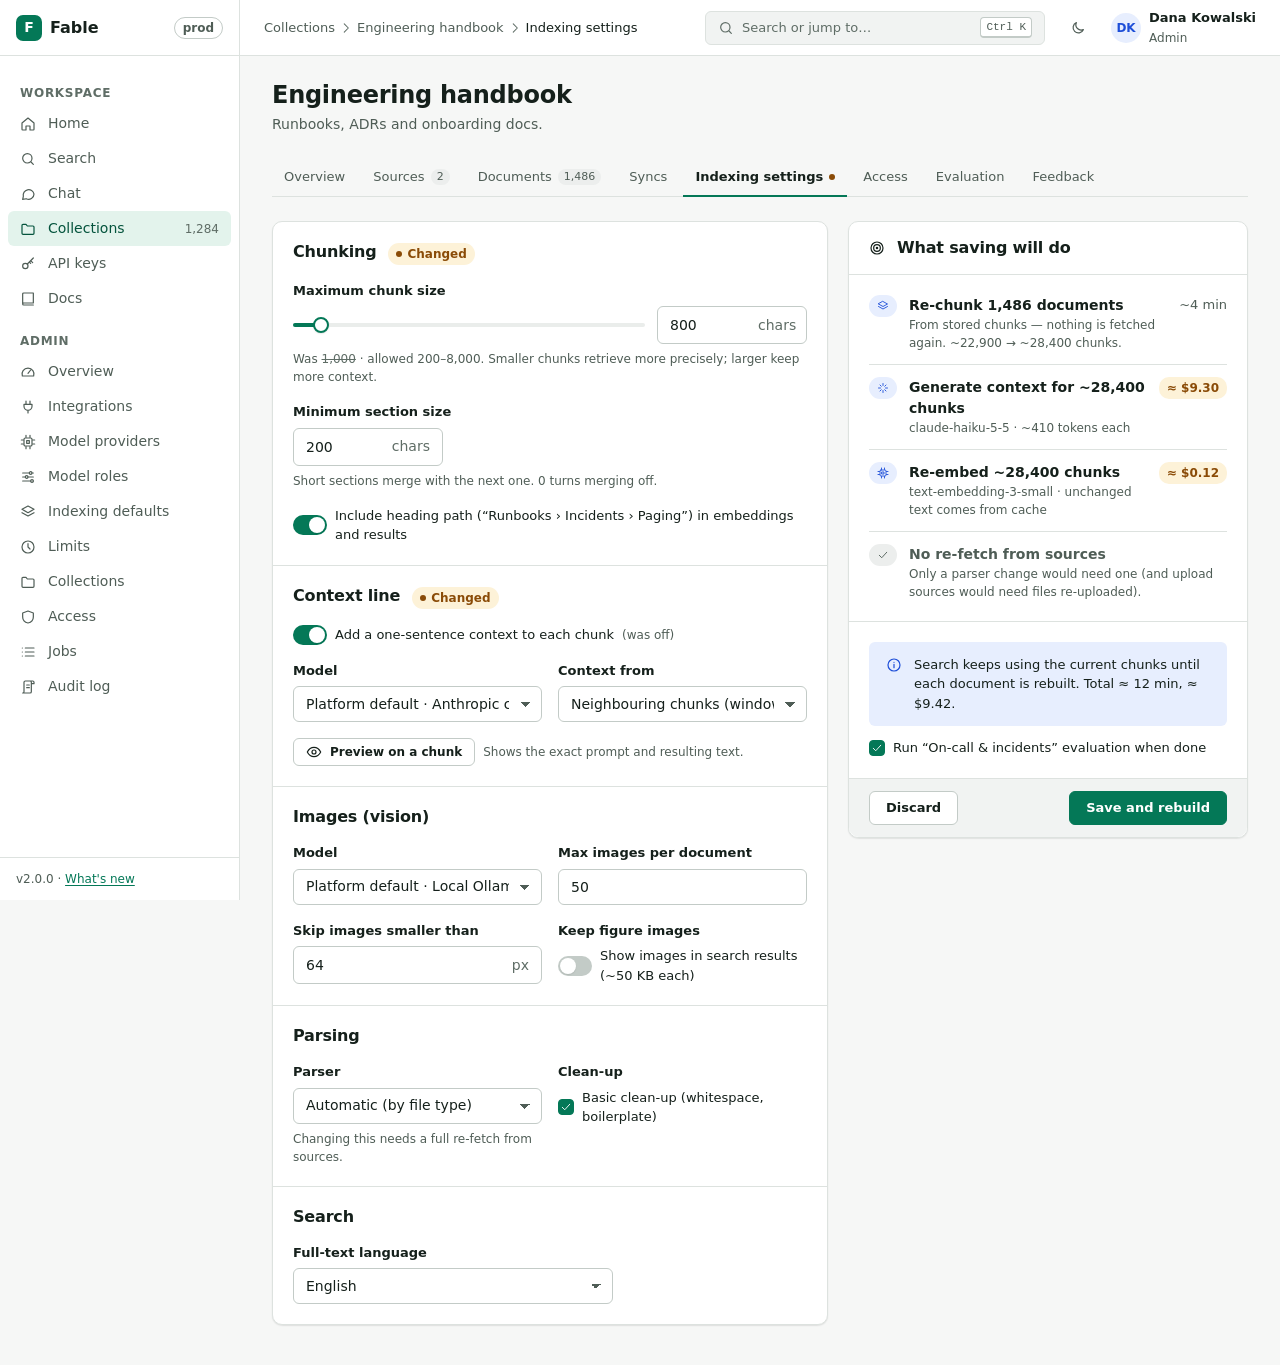
==== docs/design/indexing-settings.html @ f7c1aabf "FAB-180: Add wireframes and hi-fi designs for key portal flows Design reference under docs/design/ f" ====
<!doctype html>
<html lang="en">
<head>
<meta charset="utf-8">
<meta name="viewport" content="width=device-width, initial-scale=1">
<title>Indexing settings · Engineering handbook · Fable (mockup)</title>
<link rel="stylesheet" href="assets/fable.css">
<script src="assets/shell.js"></script>
<style>
  .settings-layout { display: grid; grid-template-columns: minmax(0, 1fr) 400px; gap: var(--sp-5); align-items: start; }
  .was { font-size: var(--fs-xs); color: var(--text-muted); }
  .was s { color: var(--text-faint); }
</style>
</head>
<body data-nav="collections" data-crumbs="Collections|Engineering handbook|Indexing settings">
<main class="page">
  <div class="page-head">
    <div><h1>Engineering handbook</h1><p class="lede">Runbooks, ADRs and onboarding docs.</p></div>
  </div>
  <nav class="tabs" role="tablist" aria-label="Collection sections">
    <a href="collection-detail.html" role="tab" aria-selected="false">Overview</a>
    <a href="#" role="tab" aria-selected="false">Sources <span class="count">2</span></a>
    <a href="#" role="tab" aria-selected="false">Documents <span class="count">1,486</span></a>
    <a href="#" role="tab" aria-selected="false">Syncs</a>
    <a href="#" role="tab" aria-selected="true">Indexing settings <span class="changed-dot" aria-label="unsaved changes"></span></a>
    <a href="#" role="tab" aria-selected="false">Access</a>
    <a href="evaluation.html" role="tab" aria-selected="false">Evaluation</a>
    <a href="#" role="tab" aria-selected="false">Feedback</a>
  </nav>

  <div class="settings-layout">
    <form class="card" aria-label="Indexing settings">
      <section class="form-section" aria-labelledby="h-chunk">
        <div class="form-section-head"><h2 id="h-chunk" style="font-size:16px">Chunking</h2><span class="pill pill-warn"><span class="changed-dot"></span>Changed</span></div>
        <div class="stack-4">
          <div class="field">
            <label class="label" for="max">Maximum chunk size</label>
            <div class="slider"><div class="rail"><div class="fill" style="width:8%"></div><div class="thumb" style="left:8%"></div></div><div class="input-group" style="width:150px"><input class="input num" id="max" value="800"><span class="addon">chars</span></div></div>
            <span class="was">Was <s>1,000</s> · allowed 200–8,000. Smaller chunks retrieve more precisely; larger keep more context.</span>
          </div>
          <div class="field">
            <label class="label" for="min">Minimum section size</label>
            <div class="input-group" style="width:150px"><input class="input num" id="min" value="200"><span class="addon">chars</span></div>
            <span class="help">Short sections merge with the next one. 0 turns merging off.</span>
          </div>
          <div class="switch" role="switch" aria-checked="true" tabindex="0"><span class="track"></span>Include heading path (“Runbooks › Incidents › Paging”) in embeddings and results</div>
        </div>
      </section>

      <section class="form-section" aria-labelledby="h-ctx">
        <div class="form-section-head"><h2 id="h-ctx" style="font-size:16px">Context line</h2><span class="pill pill-warn"><span class="changed-dot"></span>Changed</span></div>
        <div class="stack-4">
          <div class="switch" role="switch" aria-checked="true" tabindex="0"><span class="track"></span>Add a one-sentence context to each chunk <span class="was">(was off)</span></div>
          <div class="grid-2">
            <div class="field"><label class="label" for="c-model">Model</label><select class="select" id="c-model"><option>Platform default · Anthropic claude-haiku-5-5</option></select></div>
            <div class="field"><label class="label" for="c-scope">Context from</label><select class="select" id="c-scope"><option>Neighbouring chunks (window 2)</option><option>Whole document</option></select></div>
          </div>
          <div class="row"><a class="btn btn-sm" href="admin-model-roles.html"><i data-icon="eye"></i>Preview on a chunk</a><span class="help">Shows the exact prompt and resulting text.</span></div>
        </div>
      </section>

      <section class="form-section" aria-labelledby="h-vis">
        <div class="form-section-head"><h2 id="h-vis" style="font-size:16px">Images (vision)</h2></div>
        <div class="stack-4">
          <div class="grid-2">
            <div class="field"><label class="label" for="v-model">Model</label><select class="select" id="v-model"><option>Platform default · Local Ollama llava:13b</option><option>Off</option></select></div>
            <div class="field"><label class="label" for="v-max">Max images per document</label><input class="input num" id="v-max" value="50"></div>
          </div>
          <div class="grid-2">
            <div class="field"><label class="label" for="v-min">Skip images smaller than</label><div class="input-group"><input class="input num" id="v-min" value="64"><span class="addon">px</span></div></div>
            <div class="field"><span class="label">Keep figure images</span><div class="switch" role="switch" aria-checked="false" tabindex="0"><span class="track"></span>Show images in search results (~50 KB each)</div></div>
          </div>
        </div>
      </section>

      <section class="form-section" aria-labelledby="h-parse">
        <div class="form-section-head"><h2 id="h-parse" style="font-size:16px">Parsing</h2></div>
        <div class="grid-2">
          <div class="field"><label class="label" for="p-parser">Parser</label><select class="select" id="p-parser"><option>Automatic (by file type)</option></select><span class="help">Changing this needs a full re-fetch from sources.</span></div>
          <div class="field"><span class="label">Clean-up</span><div class="check"><span class="box on"><i data-icon="check"></i></span>Basic clean-up (whitespace, boilerplate)</div></div>
        </div>
      </section>

      <section class="form-section" aria-labelledby="h-search">
        <div class="form-section-head"><h2 id="h-search" style="font-size:16px">Search</h2></div>
        <div class="field" style="max-width:320px"><label class="label" for="fts">Full-text language</label><select class="select" id="fts"><option>English</option></select></div>
      </section>
    </form>

    <aside class="card impact" aria-labelledby="impact-title" aria-live="polite">
      <div class="card-head"><i data-icon="target"></i><h2 id="impact-title" style="font-size:16px">What saving will do</h2></div>
      <div class="card-body" style="padding-top:var(--sp-2);padding-bottom:var(--sp-2)">
        <div class="impact-row">
          <span class="pill pill-info" style="padding:0;width:28px;justify-content:center"><i data-icon="layers"></i></span>
          <div><strong>Re-chunk 1,486 documents</strong><div class="xs muted">From stored chunks — nothing is fetched again. ~22,900 → ~28,400 chunks.</div></div>
          <span class="small muted num">~4 min</span>
        </div>
        <div class="impact-row">
          <span class="pill pill-info" style="padding:0;width:28px;justify-content:center"><i data-icon="sparkle"></i></span>
          <div><strong>Generate context for ~28,400 chunks</strong><div class="xs muted">claude-haiku-5-5 · ~410 tokens each</div></div>
          <span class="cost-badge pill-warn">≈ $9.30</span>
        </div>
        <div class="impact-row">
          <span class="pill pill-info" style="padding:0;width:28px;justify-content:center"><i data-icon="cpu"></i></span>
          <div><strong>Re-embed ~28,400 chunks</strong><div class="xs muted">text-embedding-3-small · unchanged text comes from cache</div></div>
          <span class="cost-badge pill-warn">≈ $0.12</span>
        </div>
        <div class="impact-row">
          <span class="pill" style="padding:0;width:28px;justify-content:center"><i data-icon="check"></i></span>
          <div class="muted"><strong>No re-fetch from sources</strong><div class="xs">Only a parser change would need one (and upload sources would need files re-uploaded).</div></div>
          <span></span>
        </div>
      </div>
      <div class="card-body" style="border-top:1px solid var(--border)">
        <div class="stack-3">
          <div class="callout callout-info"><i data-icon="info"></i><div>Search keeps using the current chunks until each document is rebuilt. Total ≈ 12 min, ≈ $9.42.</div></div>
          <div class="check"><span class="box on"><i data-icon="check"></i></span>Run “On-call &amp; incidents” evaluation when done</div>
        </div>
      </div>
      <div class="card-foot">
        <button class="btn" type="button">Discard</button>
        <div class="spacer"></div>
        <button class="btn btn-primary" type="button">Save and rebuild</button>
      </div>
    </aside>
  </div>
</main>
</body>
</html>
---- docs/design/assets/fable.css ----
/*
 * Fable portal — design tokens + component styles used by the static mockups
 * in docs/design/. This file is the reference the Svelte implementation (ui/)
 * ports into its own token/stylesheet layer; values here are the source of truth
 * until that exists. See docs/design/design-system.md.
 *
 * Theme: light by default (UX-1). Dark is applied with [data-theme="dark"] on
 * <html>; assets/shell.js picks it from ?theme=, localStorage or
 * prefers-color-scheme.
 */

/* ------------------------------------------------------------------ tokens */
:root {
  color-scheme: light;

  /* surfaces */
  --bg: #f6f7f6;
  --surface: #ffffff;
  --surface-2: #f1f3f2;
  --surface-sunken: #eaedeb;
  --overlay: rgba(16, 24, 20, 0.42);

  /* lines */
  --border: #dde2df;
  --border-strong: #c3cbc7;

  /* text */
  --text: #15201b;
  --text-muted: #4f5d56;
  --text-faint: #5f6d66;
  --text-on-accent: #ffffff;

  /* brand / interactive */
  --accent: #047857;
  --accent-hover: #065f46;
  --accent-soft: #e3f3ec;
  --accent-soft-text: #05543d;
  --focus: #2563eb;

  /* status (always paired with an icon + label, never colour alone) */
  --ok: #047857;
  --ok-soft: #e3f3ec;
  --info: #1d4ed8;
  --info-soft: #e7eefe;
  --warn: #8a4b07;
  --warn-soft: #fdf2d8;
  --warn-border: #ecc56a;
  --danger: #b42318;
  --danger-soft: #fdecea;
  --neutral-soft: #eceeed;

  /* chart (single-series + grid) */
  --chart-1: #047857;
  --chart-grid: #e3e7e5;

  /* type */
  --font: "Inter", "Segoe UI", system-ui, -apple-system, sans-serif;
  --mono: "JetBrains Mono", "SFMono-Regular", ui-monospace, Menlo, monospace;
  --fs-xs: 12px;
  --fs-sm: 13px;
  --fs-md: 14px;
  --fs-lg: 16px;
  --fs-xl: 20px;
  --fs-2xl: 24px;
  --fs-3xl: 30px;
  --lh: 1.5;

  /* spacing (4-pt grid) */
  --sp-1: 4px;
  --sp-2: 8px;
  --sp-3: 12px;
  --sp-4: 16px;
  --sp-5: 20px;
  --sp-6: 24px;
  --sp-8: 32px;
  --sp-10: 40px;

  /* shape + elevation */
  --r-sm: 4px;
  --r-md: 6px;
  --r-lg: 10px;
  --r-xl: 14px;
  --shadow-1: 0 1px 2px rgba(16, 24, 20, 0.06), 0 1px 1px rgba(16, 24, 20, 0.04);
  --shadow-2: 0 4px 12px rgba(16, 24, 20, 0.08), 0 1px 3px rgba(16, 24, 20, 0.06);
  --shadow-3: 0 16px 40px rgba(16, 24, 20, 0.16), 0 2px 6px rgba(16, 24, 20, 0.08);

  /* layout */
  --sidebar-w: 240px;
  --topbar-h: 56px;
}

[data-theme="dark"] {
  color-scheme: dark;

  --bg: #0d1311;
  --surface: #141b18;
  --surface-2: #1a231f;
  --surface-sunken: #0a0f0d;
  --overlay: rgba(0, 0, 0, 0.6);

  --border: #26322d;
  --border-strong: #3a4842;

  --text: #e4ece8;
  --text-muted: #a9b8b1;
  --text-faint: #8e9d96;
  --text-on-accent: #04261b;

  --accent: #34d399;
  --accent-hover: #6ee7b7;
  --accent-soft: #12332a;
  --accent-soft-text: #8ff0c8;
  --focus: #7cb4ff;

  --ok: #34d399;
  --ok-soft: #12332a;
  --info: #8ab8ff;
  --info-soft: #172a45;
  --warn: #f5c063;
  --warn-soft: #3a2a0c;
  --warn-border: #6d521c;
  --danger: #ff8f86;
  --danger-soft: #3d1715;
  --neutral-soft: #222c28;

  --chart-1: #34d399;
  --chart-grid: #26322d;

  --shadow-1: 0 1px 2px rgba(0, 0, 0, 0.4);
  --shadow-2: 0 4px 12px rgba(0, 0, 0, 0.45);
  --shadow-3: 0 16px 40px rgba(0, 0, 0, 0.6);
}

/* -------------------------------------------------------------------- base */
* { box-sizing: border-box; }
[hidden] { display: none !important; }
html, body { margin: 0; }
body {
  background: var(--bg);
  color: var(--text);
  font-family: var(--font);
  font-size: var(--fs-md);
  line-height: var(--lh);
  -webkit-font-smoothing: antialiased;
}
h1, h2, h3, h4 { margin: 0; letter-spacing: -0.011em; line-height: 1.25; }
h1 { font-size: var(--fs-2xl); font-weight: 650; }
h2 { font-size: var(--fs-xl); font-weight: 650; }
h3 { font-size: var(--fs-lg); font-weight: 600; }
h4 { font-size: var(--fs-md); font-weight: 600; }
p { margin: 0; }
a { color: var(--accent); text-decoration: underline; text-underline-offset: 2px; text-decoration-thickness: 1px; }
a:hover { color: var(--accent-hover); }
code, .mono { font-family: var(--mono); font-size: 0.92em; }
.muted { color: var(--text-muted); }
.faint { color: var(--text-faint); }
.small { font-size: var(--fs-sm); }
.xs { font-size: var(--fs-xs); }
.num { font-variant-numeric: tabular-nums; }
.sr-only {
  position: absolute; width: 1px; height: 1px; padding: 0; margin: -1px;
  overflow: hidden; clip: rect(0, 0, 0, 0); white-space: nowrap; border: 0;
}
:focus-visible { outline: 2px solid var(--focus); outline-offset: 2px; border-radius: var(--r-sm); }
.icon { width: 16px; height: 16px; flex: none; display: inline-block; vertical-align: -3px; }
.icon-lg { width: 20px; height: 20px; }

/* utility layout */
.row { display: flex; align-items: center; gap: var(--sp-2); }
.row-3 { display: flex; align-items: center; gap: var(--sp-3); }
.row-4 { display: flex; align-items: center; gap: var(--sp-4); }
.wrap { flex-wrap: wrap; }
.col { display: flex; flex-direction: column; gap: var(--sp-2); }
.stack-3 { display: flex; flex-direction: column; gap: var(--sp-3); }
.stack-4 { display: flex; flex-direction: column; gap: var(--sp-4); }
.stack-6 { display: flex; flex-direction: column; gap: var(--sp-6); }
.spacer { flex: 1; }
.grid-2 { display: grid; grid-template-columns: 1fr 1fr; gap: var(--sp-4); }
.grid-3 { display: grid; grid-template-columns: repeat(3, 1fr); gap: var(--sp-4); }
.grid-4 { display: grid; grid-template-columns: repeat(4, 1fr); gap: var(--sp-4); }
.divider { height: 1px; background: var(--border); border: 0; margin: var(--sp-4) 0; }

/* ------------------------------------------------------------------- shell */
.app { display: grid; grid-template-columns: var(--sidebar-w) 1fr; min-height: 100vh; }
.sidebar {
  background: var(--surface); border-right: 1px solid var(--border);
  display: flex; flex-direction: column; position: sticky; top: 0; height: 100vh;
}
.brand {
  height: var(--topbar-h); display: flex; align-items: center; gap: var(--sp-2);
  padding: 0 var(--sp-4); font-weight: 700; font-size: var(--fs-lg); border-bottom: 1px solid var(--border);
}
.brand-mark {
  width: 26px; height: 26px; border-radius: 7px; background: var(--accent); color: var(--text-on-accent);
  display: grid; place-items: center; font-size: 14px; font-weight: 800;
}
.brand .env { margin-left: auto; }
.nav { padding: var(--sp-3) var(--sp-2); overflow-y: auto; flex: 1; }
.nav-section {
  font-size: var(--fs-xs); font-weight: 600; text-transform: uppercase; letter-spacing: 0.06em;
  color: var(--text-faint); padding: var(--sp-4) var(--sp-3) var(--sp-1);
}
.nav a {
  display: flex; align-items: center; gap: var(--sp-3); padding: 7px var(--sp-3); border-radius: var(--r-md);
  color: var(--text-muted); text-decoration: none; font-weight: 500;
}
.nav a:hover { background: var(--surface-2); color: var(--text); }
.nav a[aria-current="page"] { background: var(--accent-soft); color: var(--accent-soft-text); }
.nav a .count { margin-left: auto; font-size: var(--fs-xs); }
.sidebar-foot { border-top: 1px solid var(--border); padding: var(--sp-3) var(--sp-4); }

.main { min-width: 0; display: flex; flex-direction: column; }
.topbar {
  height: var(--topbar-h); background: var(--surface); border-bottom: 1px solid var(--border);
  display: flex; align-items: center; gap: var(--sp-4); padding: 0 var(--sp-6); position: sticky; top: 0; z-index: 10;
}
.crumbs { display: flex; align-items: center; gap: var(--sp-1); color: var(--text-muted); font-size: var(--fs-sm); }
.crumbs a { color: var(--text-muted); text-decoration: none; }
.crumbs a:hover { color: var(--text); text-decoration: underline; }
.crumbs [aria-current="page"] { color: var(--text); font-weight: 500; }
.crumbs .icon { width: 14px; height: 14px; color: var(--text-faint); }
.cmdk {
  display: flex; align-items: center; gap: var(--sp-2); width: 340px; height: 34px; padding: 0 var(--sp-3);
  border: 1px solid var(--border); border-radius: var(--r-md); background: var(--surface-2); color: var(--text-faint);
  font: inherit; font-size: var(--fs-sm); cursor: text;
}
.kbd {
  font-family: var(--mono); font-size: 11px; padding: 1px 5px; border: 1px solid var(--border-strong);
  border-bottom-width: 2px; border-radius: var(--r-sm); color: var(--text-muted); background: var(--surface);
}
.cmdk .kbd { margin-left: auto; }
.user { display: flex; align-items: center; gap: var(--sp-2); font-size: var(--fs-sm); }
.avatar {
  width: 30px; height: 30px; border-radius: 50%; background: var(--info-soft); color: var(--info);
  display: grid; place-items: center; font-weight: 650; font-size: 12px; flex: none;
}
.page { padding: var(--sp-6) var(--sp-8) var(--sp-10); max-width: 1400px; width: 100%; }
.page-narrow { max-width: 1040px; }
.page-head { display: flex; align-items: flex-start; gap: var(--sp-4); margin-bottom: var(--sp-6); }
.page-head .lede { color: var(--text-muted); margin-top: var(--sp-1); }

/* --------------------------------------------------------------- controls */
.btn {
  display: inline-flex; align-items: center; justify-content: center; gap: var(--sp-2);
  height: 34px; padding: 0 var(--sp-4); border-radius: var(--r-md); font: inherit; font-weight: 550;
  font-size: var(--fs-sm); cursor: pointer; border: 1px solid var(--border-strong);
  background: var(--surface); color: var(--text); white-space: nowrap; text-decoration: none;
}
.btn:hover { background: var(--surface-2); color: var(--text); }
.btn-primary { background: var(--accent); border-color: var(--accent); color: var(--text-on-accent); }
.btn-primary:hover { background: var(--accent-hover); border-color: var(--accent-hover); color: var(--text-on-accent); }
.btn-ghost { background: transparent; border-color: transparent; color: var(--text-muted); }
.btn-ghost:hover { background: var(--surface-2); }
.btn-danger { color: var(--danger); border-color: var(--border-strong); }
.btn-danger-solid { background: var(--danger); border-color: var(--danger); color: #fff; }
[data-theme="dark"] .btn-danger-solid { color: #2b0b09; }
.btn-sm { height: 28px; padding: 0 var(--sp-3); font-size: var(--fs-xs); }
.btn-lg { height: 40px; padding: 0 var(--sp-5); font-size: var(--fs-md); }
.btn-icon { width: 34px; padding: 0; }
.btn-sm.btn-icon { width: 28px; }
.btn[disabled], .btn[aria-disabled="true"] { opacity: 0.5; cursor: not-allowed; }

.field { display: flex; flex-direction: column; gap: 6px; }
.label { font-weight: 550; font-size: var(--fs-sm); display: flex; align-items: center; gap: var(--sp-2); }
.label .opt { font-weight: 400; color: var(--text-faint); }
.help { font-size: var(--fs-xs); color: var(--text-muted); }
.error-text { font-size: var(--fs-xs); color: var(--danger); display: flex; gap: var(--sp-1); align-items: center; }
.input, .select, .textarea {
  width: 100%; height: 36px; padding: 0 var(--sp-3); border: 1px solid var(--border-strong); border-radius: var(--r-md);
  background: var(--surface); color: var(--text); font: inherit; font-size: var(--fs-md);
}
.textarea { height: auto; min-height: 88px; padding: var(--sp-2) var(--sp-3); line-height: 1.5; resize: vertical; }
.input::placeholder, .textarea::placeholder { color: var(--text-faint); }
.input[aria-invalid="true"] { border-color: var(--danger); box-shadow: 0 0 0 3px var(--danger-soft); }
.input-lg { height: 44px; font-size: var(--fs-lg); }
.input-group { display: flex; align-items: center; border: 1px solid var(--border-strong); border-radius: var(--r-md); background: var(--surface); }
.input-group .input { border: 0; background: transparent; }
.input-group .addon { padding: 0 var(--sp-3); color: var(--text-faint); display: flex; align-items: center; }
.select { appearance: none; padding-right: 32px; background-image: linear-gradient(45deg, transparent 50%, var(--text-muted) 50%), linear-gradient(135deg, var(--text-muted) 50%, transparent 50%); background-position: calc(100% - 16px) 15px, calc(100% - 11px) 15px; background-size: 5px 5px; background-repeat: no-repeat; }
.secret {
  display: flex; align-items: center; gap: var(--sp-3); height: 36px; padding: 0 var(--sp-3);
  border: 1px dashed var(--border-strong); border-radius: var(--r-md); background: var(--surface-2); font-size: var(--fs-sm);
}

.switch { display: inline-flex; align-items: center; gap: var(--sp-2); cursor: pointer; font-size: var(--fs-sm); }
.switch .track {
  width: 34px; height: 20px; border-radius: 10px; background: var(--border-strong); position: relative; flex: none;
}
.switch .track::after {
  content: ""; position: absolute; top: 2px; left: 2px; width: 16px; height: 16px; border-radius: 50%; background: #fff;
  box-shadow: var(--shadow-1);
}
.switch[aria-checked="true"] .track { background: var(--accent); }
.switch[aria-checked="true"] .track::after { left: 16px; }
[data-theme="dark"] .switch[aria-checked="true"] .track::after { background: var(--text-on-accent); }

.check { display: inline-flex; align-items: center; gap: var(--sp-2); font-size: var(--fs-sm); }
.box {
  width: 16px; height: 16px; border: 1.5px solid var(--border-strong); border-radius: 4px; background: var(--surface);
  display: grid; place-items: center; flex: none;
}
.box.on { background: var(--accent); border-color: var(--accent); color: var(--text-on-accent); }
.box.mixed { background: var(--accent); border-color: var(--accent); }
.box.mixed::after { content: ""; width: 8px; height: 2px; background: var(--text-on-accent); }
.box .icon { width: 12px; height: 12px; }
.radio { width: 16px; height: 16px; border: 1.5px solid var(--border-strong); border-radius: 50%; flex: none; display: grid; place-items: center; }
.radio.on { border-color: var(--accent); }
.radio.on::after { content: ""; width: 8px; height: 8px; border-radius: 50%; background: var(--accent); }

.choice-cards { display: grid; gap: var(--sp-3); }
.choice {
  border: 1px solid var(--border-strong); border-radius: var(--r-lg); padding: var(--sp-3) var(--sp-4); display: flex;
  gap: var(--sp-3); align-items: flex-start; background: var(--surface); cursor: pointer;
}
.choice.on { border-color: var(--accent); box-shadow: 0 0 0 1px var(--accent); background: var(--accent-soft); }
.choice .radio { margin-top: 3px; }
.choice h4 { margin-bottom: 2px; }

.segmented { display: inline-flex; border: 1px solid var(--border-strong); border-radius: var(--r-md); padding: 2px; background: var(--surface-2); }
.segmented button {
  border: 0; background: transparent; font: inherit; font-size: var(--fs-sm); padding: 4px 12px; border-radius: 4px; color: var(--text-muted); cursor: pointer;
}
.segmented button[aria-pressed="true"] { background: var(--surface); color: var(--text); box-shadow: var(--shadow-1); font-weight: 550; }

.slider { display: flex; align-items: center; gap: var(--sp-3); }
.slider .rail { flex: 1; height: 4px; background: var(--surface-sunken); border-radius: 2px; position: relative; }
.slider .fill { position: absolute; left: 0; top: 0; bottom: 0; background: var(--accent); border-radius: 2px; }
.slider .thumb { position: absolute; top: 50%; width: 16px; height: 16px; margin: -8px 0 0 -8px; border-radius: 50%; background: var(--surface); border: 2px solid var(--accent); box-shadow: var(--shadow-1); }
.slider .input { width: 88px; }

/* ---------------------------------------------------------------- display */
.card { background: var(--surface); border: 1px solid var(--border); border-radius: var(--r-lg); box-shadow: var(--shadow-1); }
.card-pad { padding: var(--sp-5); }
.card-head { display: flex; align-items: center; gap: var(--sp-3); padding: var(--sp-4) var(--sp-5); border-bottom: 1px solid var(--border); }
.card-body { padding: var(--sp-5); }
.card-foot { display: flex; align-items: center; gap: var(--sp-2); padding: var(--sp-3) var(--sp-5); border-top: 1px solid var(--border); background: var(--surface-2); border-radius: 0 0 var(--r-lg) var(--r-lg); }
.section-title { font-size: var(--fs-xs); text-transform: uppercase; letter-spacing: 0.06em; color: var(--text-faint); font-weight: 600; }

.pill {
  display: inline-flex; align-items: center; gap: 5px; height: 22px; padding: 0 8px; border-radius: 11px;
  font-size: var(--fs-xs); font-weight: 550; background: var(--neutral-soft); color: var(--text-muted); white-space: nowrap;
}
.pill .icon { width: 12px; height: 12px; }
.pill-ok { background: var(--ok-soft); color: var(--accent-soft-text); }
.pill-info { background: var(--info-soft); color: var(--info); }
.pill-warn { background: var(--warn-soft); color: var(--warn); }
.pill-danger { background: var(--danger-soft); color: var(--danger); }
.pill-outline { background: transparent; border: 1px solid var(--border-strong); }
.dot { width: 8px; height: 8px; border-radius: 50%; background: currentColor; flex: none; }
.spin { animation: spin 1.1s linear infinite; }
@keyframes spin { to { transform: rotate(360deg); } }

.tag {
  display: inline-flex; align-items: center; gap: 4px; height: 26px; padding: 0 6px 0 10px; border-radius: 13px;
  background: var(--surface-2); border: 1px solid var(--border); font-size: var(--fs-sm);
}
.tag button { border: 0; background: none; color: var(--text-faint); cursor: pointer; padding: 2px; display: grid; place-items: center; border-radius: 50%; }
.tag button:hover { background: var(--surface-sunken); color: var(--text); }
.tag .icon { width: 12px; height: 12px; }

.callout {
  display: flex; gap: var(--sp-3); padding: var(--sp-3) var(--sp-4); border-radius: var(--r-md);
  border: 1px solid var(--border); background: var(--surface-2); font-size: var(--fs-sm);
}
.callout > .icon { margin-top: 2px; }
.callout-info { background: var(--info-soft); border-color: transparent; }
.callout-info > .icon { color: var(--info); }
.callout-warn { background: var(--warn-soft); border-color: var(--warn-border); }
.callout-warn > .icon { color: var(--warn); }
.callout-danger { background: var(--danger-soft); border-color: transparent; }
.callout-danger > .icon { color: var(--danger); }
.callout-ok { background: var(--ok-soft); border-color: transparent; }
.callout-ok > .icon { color: var(--ok); }

.banner {
  display: flex; align-items: center; gap: var(--sp-3); padding: var(--sp-2) var(--sp-6);
  background: var(--warn-soft); color: var(--text); border-bottom: 1px solid var(--warn-border); font-size: var(--fs-sm);
}
.banner > .icon { color: var(--warn); }

.tabs { display: flex; gap: var(--sp-1); border-bottom: 1px solid var(--border); margin-bottom: var(--sp-6); }
.tabs a {
  padding: var(--sp-2) var(--sp-3); color: var(--text-muted); text-decoration: none; font-weight: 500; font-size: var(--fs-sm);
  border-bottom: 2px solid transparent; margin-bottom: -1px; display: flex; gap: 6px; align-items: center;
}
.tabs a:hover { color: var(--text); }
.tabs a[aria-selected="true"], .tabs a[aria-current="page"] { color: var(--text); border-bottom-color: var(--accent); font-weight: 600; }
.tabs .count { font-size: 11px; background: var(--neutral-soft); color: var(--text-muted); border-radius: 8px; padding: 0 6px; }

.kv { display: grid; grid-template-columns: max-content 1fr; gap: 6px var(--sp-5); font-size: var(--fs-sm); }
.kv dt { color: var(--text-muted); }
.kv dd { margin: 0; }

.progress { height: 6px; background: var(--surface-sunken); border-radius: 3px; overflow: hidden; }
.progress > span { display: block; height: 100%; background: var(--accent); border-radius: 3px; }
.progress-warn > span { background: var(--warn); }

.skeleton { background: linear-gradient(90deg, var(--surface-2), var(--surface-sunken), var(--surface-2)); border-radius: var(--r-sm); height: 12px; }

.metric { padding: var(--sp-4) var(--sp-5); }
.metric .label { color: var(--text-muted); font-weight: 500; font-size: var(--fs-xs); text-transform: uppercase; letter-spacing: 0.05em; }
.metric .value { font-size: var(--fs-3xl); font-weight: 650; letter-spacing: -0.02em; font-variant-numeric: tabular-nums; line-height: 1.15; margin-top: var(--sp-1); }
.metric .sub { font-size: var(--fs-xs); color: var(--text-muted); margin-top: 2px; }
.delta-up { color: var(--ok); font-weight: 600; }
.delta-down { color: var(--danger); font-weight: 600; }

.codeblock {
  font-family: var(--mono); font-size: 12.5px; line-height: 1.6; background: var(--surface-sunken); border: 1px solid var(--border);
  border-radius: var(--r-md); padding: var(--sp-3) var(--sp-4); white-space: pre-wrap; color: var(--text); margin: 0;
}
.codeblock .hl { background: var(--accent-soft); color: var(--accent-soft-text); border-radius: 2px; }
.codeblock .dim { color: var(--text-faint); }

.steps-list { list-style: none; padding: 0; margin: 0; display: flex; flex-direction: column; gap: var(--sp-2); }
.steps-list li { display: flex; gap: var(--sp-2); align-items: center; font-size: var(--fs-sm); }

/* ------------------------------------------------------------------ table */
.table-wrap { background: var(--surface); border: 1px solid var(--border); border-radius: var(--r-lg); box-shadow: var(--shadow-1); overflow: hidden; }
.toolbar { display: flex; align-items: center; gap: var(--sp-2); padding: var(--sp-3) var(--sp-4); border-bottom: 1px solid var(--border); flex-wrap: wrap; }
.toolbar .search { width: 280px; }
.filter-btn {
  display: inline-flex; align-items: center; gap: 6px; height: 30px; padding: 0 10px; border: 1px dashed var(--border-strong);
  border-radius: var(--r-md); background: var(--surface); color: var(--text-muted); font: inherit; font-size: var(--fs-sm); cursor: pointer;
}
.filter-btn.active { border-style: solid; color: var(--text); background: var(--surface-2); }
.filter-btn .val { color: var(--accent-soft-text); font-weight: 600; }
.bulkbar {
  display: flex; align-items: center; gap: var(--sp-3); padding: var(--sp-2) var(--sp-4); background: var(--accent-soft);
  border-bottom: 1px solid var(--border); font-size: var(--fs-sm); color: var(--accent-soft-text);
}
table.data { width: 100%; border-collapse: separate; border-spacing: 0; font-size: var(--fs-sm); }
table.data th {
  position: sticky; top: 0; background: var(--surface-2); text-align: left; font-weight: 600; color: var(--text-muted);
  font-size: var(--fs-xs); padding: 9px var(--sp-4); border-bottom: 1px solid var(--border); white-space: nowrap;
}
table.data th .sort { display: inline-flex; align-items: center; gap: 4px; }
table.data th[aria-sort] { color: var(--text); }
table.data td { padding: 10px var(--sp-4); border-bottom: 1px solid var(--border); vertical-align: middle; }
table.data tr:last-child td { border-bottom: 0; }
table.data tbody tr:hover td { background: var(--surface-2); }
table.data tr.selected td { background: var(--accent-soft); }
table.data .w-check { width: 40px; padding-right: 0; }
table.data .right { text-align: right; }
table.data .actions { width: 48px; text-align: right; }
.cell-title { font-weight: 550; color: var(--text); text-decoration: none; }
.cell-title:hover { text-decoration: underline; color: var(--text); }
.pager { display: flex; align-items: center; gap: var(--sp-3); padding: var(--sp-3) var(--sp-4); border-top: 1px solid var(--border); font-size: var(--fs-sm); color: var(--text-muted); }
.pager .select { width: auto; height: 30px; font-size: var(--fs-sm); }

/* ------------------------------------------------------ overlays (static) */
.drawer {
  position: fixed; top: 0; right: 0; bottom: 0; width: 560px; background: var(--surface); border-left: 1px solid var(--border);
  box-shadow: var(--shadow-3); display: flex; flex-direction: column; z-index: 40;
}
.drawer-head { display: flex; align-items: center; gap: var(--sp-3); padding: var(--sp-4) var(--sp-6); border-bottom: 1px solid var(--border); }
.drawer-body { padding: var(--sp-5) var(--sp-6); overflow-y: auto; flex: 1; display: flex; flex-direction: column; gap: var(--sp-5); }
.drawer-foot { display: flex; gap: var(--sp-2); padding: var(--sp-3) var(--sp-6); border-top: 1px solid var(--border); background: var(--surface-2); }
.scrim { position: fixed; inset: 0; background: var(--overlay); z-index: 30; }
.popover {
  position: absolute; background: var(--surface); border: 1px solid var(--border); border-radius: var(--r-lg);
  box-shadow: var(--shadow-3); z-index: 20;
}
.menu-item { display: flex; align-items: center; gap: var(--sp-2); padding: 7px var(--sp-3); font-size: var(--fs-sm); border-radius: var(--r-md); }
.menu-item.active { background: var(--surface-2); }
.menu-group { font-size: 11px; text-transform: uppercase; letter-spacing: 0.06em; color: var(--text-faint); font-weight: 600; padding: var(--sp-2) var(--sp-3) 2px; }
.toast {
  position: fixed; right: var(--sp-6); bottom: var(--sp-6); width: 380px; background: var(--surface); border: 1px solid var(--border);
  border-radius: var(--r-lg); box-shadow: var(--shadow-3); padding: var(--sp-3) var(--sp-4); display: flex; gap: var(--sp-3); z-index: 50; font-size: var(--fs-sm);
}
.tooltip {
  position: absolute; background: var(--text); color: var(--surface); font-size: var(--fs-xs); padding: 6px 8px; border-radius: var(--r-md);
  box-shadow: var(--shadow-2); white-space: nowrap; pointer-events: none;
}

/* ---------------------------------------------------------------- wizard */
.wizard { min-height: 100vh; display: grid; grid-template-columns: 320px 1fr; }
.wizard-rail { background: var(--surface); border-right: 1px solid var(--border); padding: var(--sp-6); display: flex; flex-direction: column; gap: var(--sp-6); }
.wizard-main { padding: var(--sp-10) var(--sp-10); display: flex; justify-content: center; }
.wizard-panel { width: 100%; max-width: 720px; }
.stepper { list-style: none; margin: 0; padding: 0; display: flex; flex-direction: column; }
.stepper li { display: grid; grid-template-columns: 28px 1fr; gap: var(--sp-3); position: relative; padding-bottom: var(--sp-5); }
.stepper li:not(:last-child)::before { content: ""; position: absolute; left: 13px; top: 30px; bottom: 2px; width: 2px; background: var(--border); }
.stepper li.done:not(:last-child)::before { background: var(--accent); }
.stepper .bullet {
  width: 28px; height: 28px; border-radius: 50%; border: 2px solid var(--border-strong); display: grid; place-items: center;
  font-size: var(--fs-xs); font-weight: 650; color: var(--text-muted); background: var(--surface);
}
.stepper li.done .bullet { background: var(--accent); border-color: var(--accent); color: var(--text-on-accent); }
.stepper li.current .bullet { border-color: var(--accent); color: var(--accent); box-shadow: 0 0 0 4px var(--accent-soft); }
.stepper .s-title { font-weight: 600; font-size: var(--fs-sm); line-height: 28px; }
.stepper li:not(.done):not(.current) .s-title { color: var(--text-muted); }
.stepper .s-sub { font-size: var(--fs-xs); color: var(--text-muted); margin-top: -4px; }
.stepper a { color: inherit; text-decoration: none; }

.provider-grid { display: grid; grid-template-columns: repeat(3, 1fr); gap: var(--sp-3); }
.provider {
  border: 1px solid var(--border-strong); border-radius: var(--r-lg); padding: var(--sp-3) var(--sp-4); background: var(--surface);
  display: flex; gap: var(--sp-3); align-items: center; cursor: pointer;
}
.provider.on { border-color: var(--accent); box-shadow: 0 0 0 1px var(--accent); background: var(--accent-soft); }
.logo {
  width: 32px; height: 32px; border-radius: var(--r-md); display: grid; place-items: center; font-weight: 750; font-size: 13px; flex: none;
  background: var(--surface-sunken); color: var(--text); border: 1px solid var(--border);
}

/* --------------------------------------------------------- search & chat */
.picker {
  display: flex; align-items: center; flex-wrap: wrap; gap: 6px; min-height: 40px; padding: 4px 8px; border: 1px solid var(--border-strong);
  border-radius: var(--r-md); background: var(--surface);
}
.picker .input { border: 0; height: 30px; padding: 0 4px; width: 160px; flex: 1; background: transparent; }
.hit { padding: var(--sp-4) var(--sp-5); border-bottom: 1px solid var(--border); }
.hit:last-child { border-bottom: 0; }
.hit-title { font-weight: 600; font-size: var(--fs-md); color: var(--text); text-decoration: none; }
.hit-title:hover { text-decoration: underline; color: var(--text); }
.hit-path { font-size: var(--fs-xs); color: var(--text-muted); display: flex; gap: 4px; align-items: center; flex-wrap: wrap; }
.hit-context { font-size: var(--fs-xs); color: var(--text-muted); border-left: 2px solid var(--border-strong); padding-left: var(--sp-2); margin: var(--sp-2) 0; font-style: italic; }
.hit-text { font-size: var(--fs-sm); color: var(--text); }
.hit-text mark { background: var(--warn-soft); color: inherit; border-radius: 2px; padding: 0 1px; }
.score { font-family: var(--mono); font-size: var(--fs-xs); color: var(--text-faint); }
.facet { display: flex; flex-direction: column; gap: 4px; }
.facet .check { justify-content: flex-start; width: 100%; }
.facet .n { margin-left: auto; color: var(--text-faint); font-size: var(--fs-xs); font-variant-numeric: tabular-nums; }

.chat { display: grid; grid-template-columns: 1fr 360px; gap: 0; height: calc(100vh - var(--topbar-h)); }
.chat-thread { display: flex; flex-direction: column; min-width: 0; }
.chat-scroll { flex: 1; overflow-y: auto; padding: var(--sp-6) var(--sp-8); display: flex; flex-direction: column; gap: var(--sp-6); }
.msg { max-width: 760px; width: 100%; margin: 0 auto; display: flex; gap: var(--sp-3); }
.msg-body { flex: 1; min-width: 0; display: flex; flex-direction: column; gap: var(--sp-2); }
.msg-user .bubble { background: var(--surface-2); border: 1px solid var(--border); border-radius: var(--r-lg); padding: var(--sp-3) var(--sp-4); align-self: flex-start; }
.answer p + p { margin-top: var(--sp-3); }
.cite {
  display: inline-grid; place-items: center; min-width: 18px; height: 18px; padding: 0 4px; border-radius: 9px; background: var(--info-soft);
  color: var(--info); font-size: 11px; font-weight: 650; vertical-align: 1px; text-decoration: none;
}
.composer { border-top: 1px solid var(--border); padding: var(--sp-4) var(--sp-8); background: var(--surface); }
.composer-box { max-width: 760px; margin: 0 auto; border: 1px solid var(--border-strong); border-radius: var(--r-lg); background: var(--surface); box-shadow: var(--shadow-1); }
.composer-box .textarea { border: 0; min-height: 56px; resize: none; background: transparent; }
.chat-side { border-left: 1px solid var(--border); background: var(--surface); overflow-y: auto; padding: var(--sp-5); display: flex; flex-direction: column; gap: var(--sp-4); }
.source-card { border: 1px solid var(--border); border-radius: var(--r-md); padding: var(--sp-3); font-size: var(--fs-sm); display: flex; flex-direction: column; gap: 4px; }
.source-card.active { border-color: var(--info); box-shadow: 0 0 0 1px var(--info); }

/* ------------------------------------------------------- impact preview */
.impact { position: sticky; top: calc(var(--topbar-h) + var(--sp-6)); }
.impact-row { display: grid; grid-template-columns: 28px 1fr auto; gap: var(--sp-3); align-items: start; padding: var(--sp-3) 0; border-bottom: 1px solid var(--border); }
.impact-row:last-child { border-bottom: 0; }
.cost-badge { display: inline-flex; align-items: center; gap: 4px; font-size: var(--fs-xs); font-weight: 600; padding: 2px 8px; border-radius: 10px; }
.changed-dot { width: 6px; height: 6px; border-radius: 50%; background: var(--warn); display: inline-block; }
.form-section { padding: var(--sp-5); border-bottom: 1px solid var(--border); }
.form-section:last-child { border-bottom: 0; }
.form-section-head { display: flex; align-items: baseline; gap: var(--sp-3); margin-bottom: var(--sp-4); }

/* --------------------------------------------------------- eval / charts */
.chart { width: 100%; height: auto; display: block; }
.chart .grid line { stroke: var(--chart-grid); stroke-width: 1; }
.chart .axis text { fill: var(--text-muted); font-size: 11px; font-family: var(--font); }
.chart .series { fill: none; stroke: var(--chart-1); stroke-width: 2; stroke-linejoin: round; stroke-linecap: round; }
.chart .pt { fill: var(--chart-1); stroke: var(--surface); stroke-width: 2; }
.chart .crosshair { stroke: var(--border-strong); stroke-dasharray: 3 3; }
.diff-col { border: 1px solid var(--border); border-radius: var(--r-md); }
.diff-col ol { margin: 0; padding: var(--sp-2) var(--sp-3) var(--sp-2) var(--sp-8); font-size: var(--fs-sm); }
.diff-col li { padding: 3px 0; }
.diff-col li.expected { font-weight: 600; }
.rank-badge { font-family: var(--mono); font-size: 11px; padding: 1px 6px; border-radius: 4px; background: var(--neutral-soft); color: var(--text-muted); }

/* responsive (UX-6): tablet collapses the sidebar to icons */
@media (max-width: 1100px) {
  .app { grid-template-columns: 64px 1fr; }
  .nav-section, .nav a span, .brand .name, .brand .env, .sidebar-foot { display: none; }
  .cmdk { width: 220px; }
  .page { padding: var(--sp-5); }
}
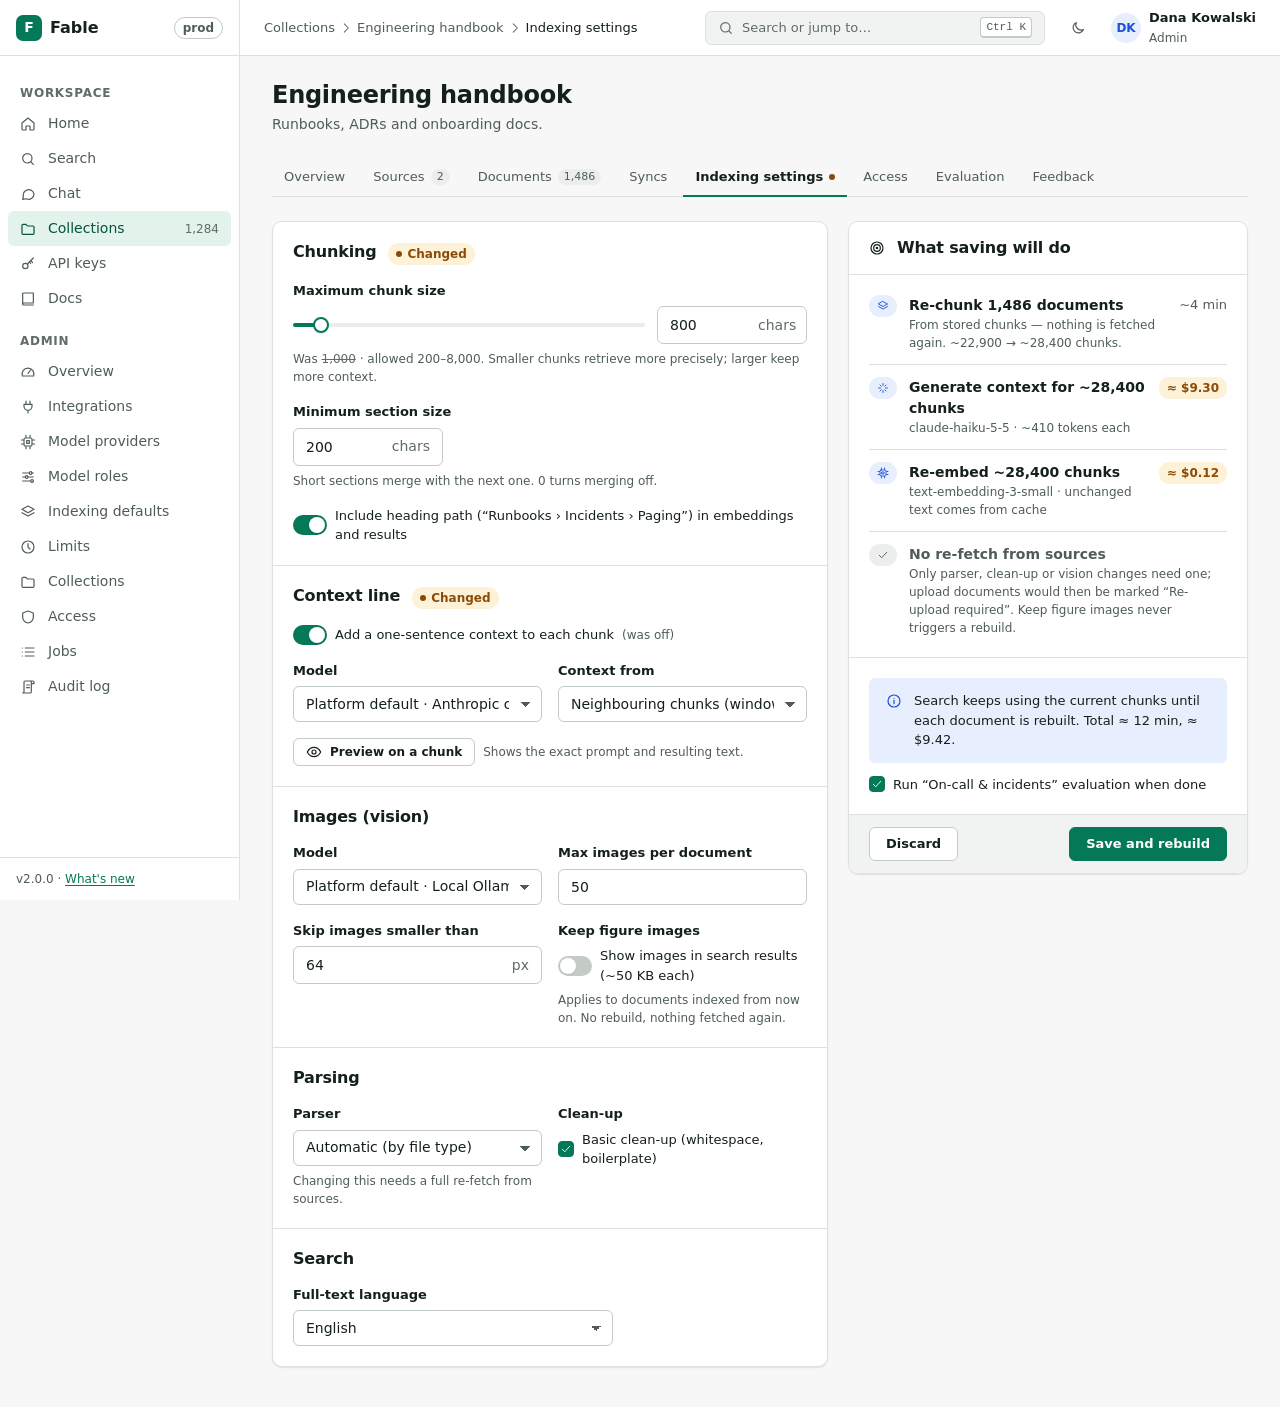
==== commit 435c2046: "FAB-180: Align keep_figures and upload re-parse with FAB-141/FAB-140 - keep_figures no longer listed" ====
--- a/docs/design/indexing-settings.html
+++ b/docs/design/indexing-settings.html
@@ -68,7 +68,7 @@
           </div>
           <div class="grid-2">
             <div class="field"><label class="label" for="v-min">Skip images smaller than</label><div class="input-group"><input class="input num" id="v-min" value="64"><span class="addon">px</span></div></div>
-            <div class="field"><span class="label">Keep figure images</span><div class="switch" role="switch" aria-checked="false" tabindex="0"><span class="track"></span>Show images in search results (~50 KB each)</div></div>
+            <div class="field"><span class="label">Keep figure images</span><div class="switch" role="switch" aria-checked="false" tabindex="0"><span class="track"></span>Show images in search results (~50 KB each)</div><span class="help">Applies to documents indexed from now on. No rebuild, nothing fetched again.</span></div>
           </div>
         </div>
       </section>
@@ -107,7 +107,7 @@
         </div>
         <div class="impact-row">
           <span class="pill" style="padding:0;width:28px;justify-content:center"><i data-icon="check"></i></span>
-          <div class="muted"><strong>No re-fetch from sources</strong><div class="xs">Only a parser change would need one (and upload sources would need files re-uploaded).</div></div>
+          <div class="muted"><strong>No re-fetch from sources</strong><div class="xs">Only parser, clean-up or vision changes need one; upload documents would then be marked “Re-upload required”. Keep figure images never triggers a rebuild.</div></div>
           <span></span>
         </div>
       </div>
